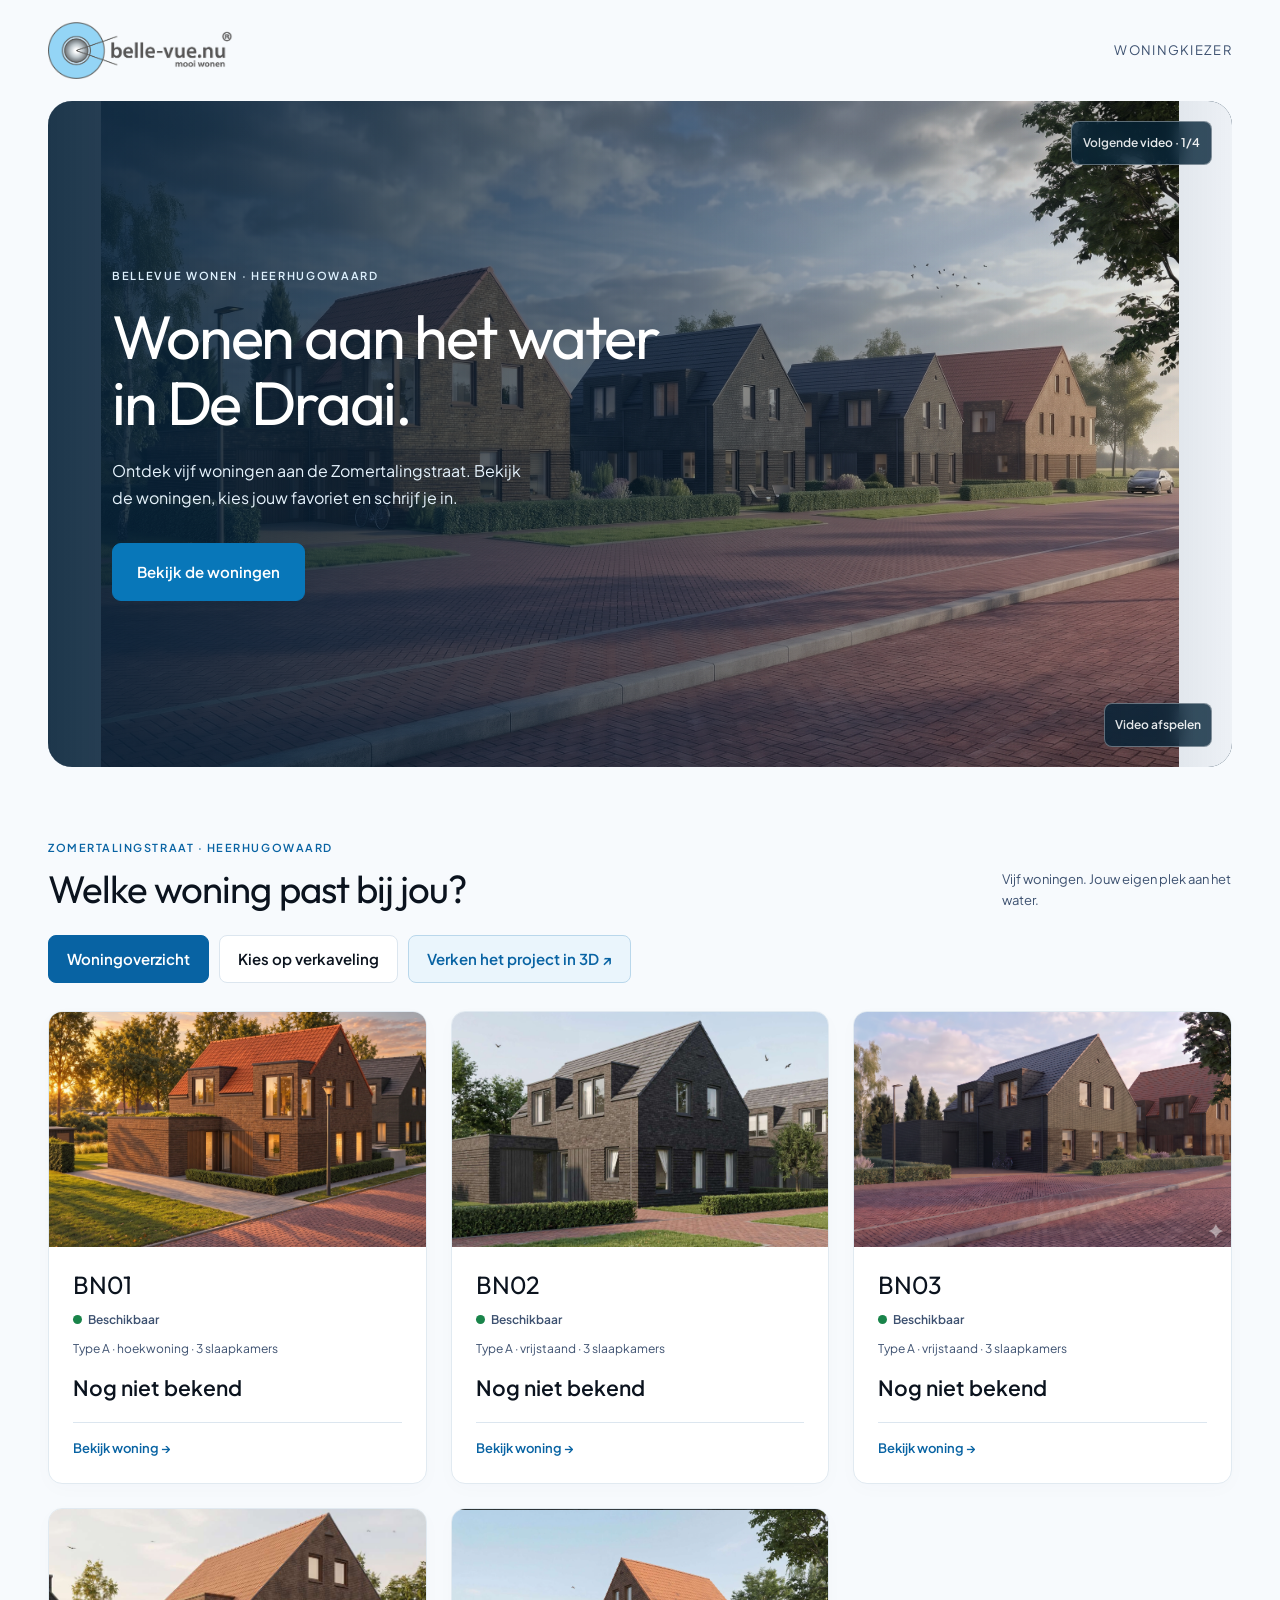
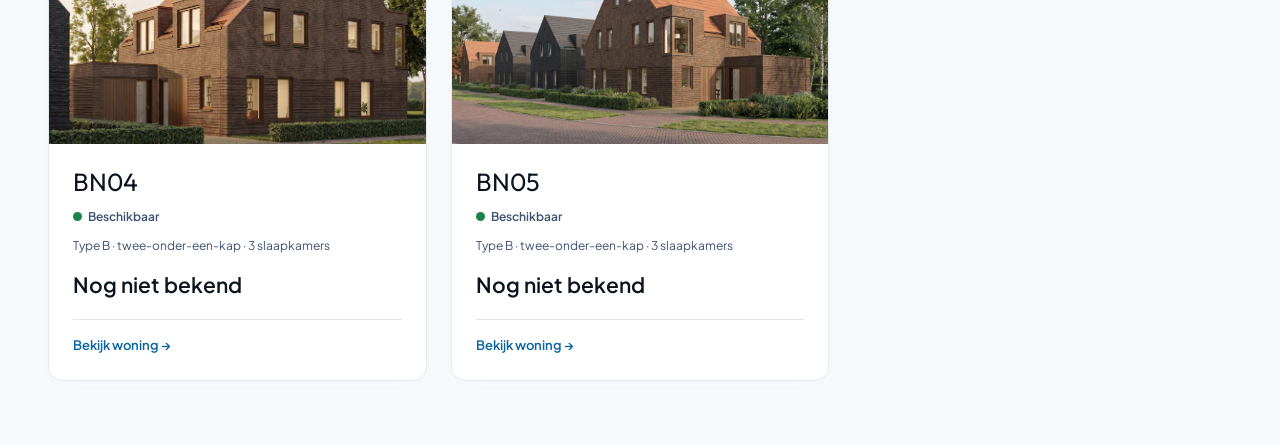
==== index.html @ e2942fb1 "Woningkiezer Zomertalingstraat Co-Authored-By: Claude Opus 5.5 <noreply@anthropic.com> Claude-Sessio" ====
<!doctype html>
<html lang="nl">
<head>
<meta charset="utf-8">
<meta name="viewport" content="width=device-width, initial-scale=1">
<meta name="referrer" content="strict-origin-when-cross-origin">
<title>Zomertalingstraat | Bellevue Wonen</title>
<style>body{margin:0 auto;padding:clamp(8px,2vw,16px);max-width:1280px;background:#f5f8fc}</style>

<script src="./hero-loop.js"></script><style>#zt-overzicht-model .zt-download{display:inline-flex;align-items:center;justify-content:center;text-decoration:none;padding:.65em .9em;border-radius:8px;background:#0863a3;color:#fff;font-weight:600}</style></head>
<body>
<section id="zt-overzicht-model">
  <style>
    #zt-overzicht-model{color-scheme:light dark;--paper:light-dark(#f6f5f0,#1c2622);--surface:light-dark(#fff,#24312a);--ink:light-dark(#1e352e,#e7eee9);--muted:light-dark(#52665d,#b9c9c0);--line:light-dark(#d9e0d7,#41584b);--active:light-dark(#285746,#a8d3bc);--on-active:light-dark(#fff,#193329);background:var(--paper);color:var(--ink);padding:clamp(12px,3vw,26px);border-radius:14px;font:14px/1.45 system-ui,sans-serif}
    #zt-overzicht-model *{box-sizing:border-box}
    #zt-overzicht-model [hidden]{display:none!important}
    #zt-overzicht-model h2,#zt-overzicht-model h3,#zt-overzicht-model p{margin:0}
    #zt-overzicht-model h2{font:400 clamp(28px,5vw,45px)/1.08 Georgia,serif}
    #zt-overzicht-model h3{font:400 23px/1.15 Georgia,serif}
    #zt-overzicht-model .zt-small{font-size:12px;color:var(--muted)}
    #zt-overzicht-model .zt-status{display:inline-flex;align-items:center;gap:6px}
    #zt-overzicht-model .zt-available-dot{display:inline-block;flex:none;width:9px;height:9px;border-radius:50%;background:#19844a}
    #zt-overzicht-model .zt-map .zt-available-dot{margin-right:5px;vertical-align:middle}
    #zt-overzicht-model button{font:inherit;color:inherit;background:var(--surface);border:1px solid var(--line);border-radius:8px;padding:8px 11px}
    #zt-overzicht-model button[aria-pressed=true]{background:var(--active);color:var(--on-active);border-color:var(--active)}
    #zt-overzicht-model .zt-row{display:flex;flex-wrap:wrap;gap:6px;align-items:center}
    #zt-overzicht-model header{display:grid;grid-template-columns:minmax(0,1fr) minmax(0,1fr);gap:14px;align-items:center;margin:8px 0 14px}
    #zt-overzicht-model header img{width:100%;height:155px;object-fit:cover;border-radius:9px}
    #zt-overzicht-model header p{margin-top:4px}
    #zt-overzicht-model .zt-homes,#zt-overzicht-model .zt-gallery{display:grid;grid-template-columns:repeat(auto-fill,minmax(min(100%,180px),1fr));gap:9px;margin-top:9px}
    #zt-overzicht-model .zt-tile{width:100%;overflow:hidden;text-align:left;padding:0}
    #zt-overzicht-model .zt-tile img{width:100%;height:111px;object-fit:cover;display:block}
    #zt-overzicht-model .zt-tile.zt-plan img{height:160px;object-fit:contain;background:var(--paper)}
    #zt-overzicht-model .zt-label{display:grid;padding:7px 9px;gap:2px}
    #zt-overzicht-model .zt-cta{color:var(--active)}
    #zt-overzicht-model .zt-body{border:1px solid var(--line);border-radius:9px;background:var(--surface);padding:11px}
    #zt-overzicht-model .zt-price{font-size:18px;font-weight:650}
    #zt-overzicht-model .zt-body p{margin:7px 0}
    #zt-overzicht-model .zt-focus img{display:block;max-width:100%;max-height:365px;margin:9px auto;object-fit:contain}
    #zt-overzicht-model .zt-map{position:relative;margin-top:7px}
    #zt-overzicht-model .zt-map img{display:block;width:100%;height:auto}
    #zt-overzicht-model .zt-map button{position:absolute;padding:0;min-height:28px}
    @media(max-width:520px){#zt-overzicht-model header{grid-template-columns:1fr}#zt-overzicht-model header img{height:125px}}
  </style>
  <style>
    @font-face{font-family:ZT-Outfit;src:url([data-uri]) format("truetype");font-weight:400;font-display:swap}
    @font-face{font-family:ZT-Jakarta;src:url([data-uri]) format("truetype");font-weight:400;font-display:swap}
    @font-face{font-family:ZT-Jakarta;src:url([data-uri]) format("truetype");font-weight:600;font-display:swap}
    #zt-overzicht-model{color-scheme:light;--paper:#f5f8fc;--surface:#fff;--ink:#0b131e;--muted:#3d5170;--line:#dce6ef;--active:#0863a3;--on-active:#fff;--sky:#0d9df0;--pale:#eff9ff;background:radial-gradient(ellipse at 0 16%,#dff2ff 0,transparent 54%),var(--paper);font-family:ZT-Jakarta,system-ui,sans-serif;border-radius:20px}
    #zt-overzicht-model h2,#zt-overzicht-model h3{font-family:ZT-Outfit,system-ui,sans-serif;letter-spacing:-.025em}
    #zt-overzicht-model h2{font-size:clamp(28px,5vw,46px)}
    #zt-overzicht-model .zt-brand{display:flex;align-items:center;justify-content:space-between;gap:8px;padding:0 0 12px;margin:0 0 14px;border-bottom:1px solid var(--line)}
    #zt-overzicht-model .zt-brand img{display:block;width:154px;max-width:55%;height:auto}
    #zt-overzicht-model .zt-brand span{color:var(--muted);font-size:12px}
    #zt-overzicht-model header .zt-small:first-child{color:var(--active);letter-spacing:.09em;font-weight:600}
    #zt-overzicht-model header img{border-radius:24px 24px 14px 14px}
    #zt-overzicht-model button{border-radius:18px;font-weight:600}
    #zt-overzicht-model button:hover{border-color:var(--sky)}
    #zt-overzicht-model button:focus-visible{outline:2px solid var(--sky);outline-offset:2px}
    #zt-overzicht-model .zt-tile{border-radius:16px;box-shadow:0 5px 15px #0b131e08}
    #zt-overzicht-model .zt-label{padding:9px 10px 10px}
    #zt-overzicht-model .zt-label strong{font:400 17px/1.15 ZT-Outfit,system-ui,sans-serif}
    #zt-overzicht-model .zt-cta{margin-top:2px;font-weight:600}
    #zt-overzicht-model .zt-body{border-radius:16px}
    #zt-overzicht-model .zt-map button{border-radius:6px;background:#eff9ffec;color:var(--active);border-color:var(--sky)}
  </style>
  <div class="zt-brand"><img src="[data-uri]" alt="Bellevue Wonen"><span>Woningkiezer</span></div>
  <style>
    #zt-overzicht-model .zt-video{position:relative;min-width:0}
    #zt-overzicht-model .zt-video video{display:block;width:100%;height:auto;object-fit:contain;background:var(--paper)}
    #zt-overzicht-model .zt-video-toggle{position:absolute;right:9px;bottom:9px;background:#0b131ee8;color:#fff;border-color:#ffffff55;font-size:12px;padding:5px 10px}

  </style>
  <style>
    #zt-overzicht-model .zt-project-hero{min-width:0;display:grid;gap:7px;justify-items:start}
    #zt-overzicht-model .zt-project-hero > img{height:auto;object-fit:contain}
    #zt-overzicht-model .zt-project-hero .zt-video{width:100%}
    #zt-overzicht-model .zt-focus{margin-top:10px}
    #zt-overzicht-model .zt-zoom-controls{margin-bottom:8px}
    #zt-overzicht-model .zt-full-link{color:var(--active);text-underline-offset:3px}
    #zt-overzicht-model .zt-zoom-window{position:relative;max-height:710px;overflow:auto;background:var(--paper);border:1px solid var(--line);border-radius:10px}
    #zt-overzicht-model .zt-zoom-window img{display:block;width:calc(min(100%,var(--zt-fit,100%)) * var(--zt-scale,1));height:auto;max-width:none;max-height:none;margin:0 auto}
    #zt-overzicht-model .zt-focus-plan{--zt-fit:460px}
    #zt-overzicht-model .zt-zoom-controls button:disabled{opacity:.5}
    @media(max-width:520px){#zt-overzicht-model .zt-zoom-window{max-height:500px}}
  </style>
  <style>
    #zt-overzicht-model .zt-hero{position:relative;isolation:isolate;min-height:340px;display:flex;align-items:center;overflow:hidden;border-radius:20px;margin:8px 0 22px;background:#0b263c;color:#fff}
    #zt-overzicht-model .zt-hero .zt-video{position:absolute;inset:0;z-index:-2}
    #zt-overzicht-model .zt-hero .zt-video video,#zt-overzicht-model .zt-hero .zt-video img{width:100%;height:100%;object-fit:contain;border-radius:0}
    #zt-overzicht-model .zt-hero::after{content:"";position:absolute;inset:0;z-index:-1;background:linear-gradient(90deg,#061320eb,#06132080 60%,#06132020);pointer-events:none}
    #zt-overzicht-model .zt-hero-copy{padding:32px;max-width:620px}
    #zt-overzicht-model .zt-hero-copy p{margin:10px 0 18px}
    #zt-overzicht-model .zt-primary{background:#0863a3;color:white;border-color:#0863a3}
    #zt-overzicht-model .zt-register{margin-top:12px}
    #zt-overzicht-model dialog{width:min(600px,calc(100vw - 24px));max-height:90vh;overflow:auto;border:1px solid var(--line);border-radius:18px;background:var(--surface);color:var(--ink);padding:22px}
    #zt-overzicht-model dialog::backdrop{background:#061320b8}
    #zt-overzicht-model .zt-fields{display:grid;grid-template-columns:1fr 1fr;gap:12px;margin:18px 0}
    #zt-overzicht-model .zt-fields label{display:grid;gap:5px}
    #zt-overzicht-model .zt-wide{grid-column:1/-1}
    #zt-overzicht-model input,#zt-overzicht-model textarea,#zt-overzicht-model select{font:inherit;width:100%;min-width:0;padding:10px;border:1px solid var(--line);border-radius:8px;background:var(--surface);color:var(--ink)}
    #zt-overzicht-model .zt-consent{display:flex;align-items:flex-start;gap:9px;margin-bottom:15px;font-size:12px}
    #zt-overzicht-model .zt-consent input{width:auto;margin-top:3px}
    @media(max-width:520px){#zt-overzicht-model .zt-hero{min-height:300px}#zt-overzicht-model .zt-hero-copy{padding:22px}#zt-overzicht-model .zt-fields{grid-template-columns:1fr}}
  </style>
  <div data-screen></div>
  <script>
    (() => {
      const data = {"homes":[{"name":"BN01","note":null,"plans":[{"title":"Begane grond","src":"./media/plans/bouwnummers/bn01-basis.png","option":"./media/plans/bouwnummers/bn01-badkamer.png","pdf":"./media/plans/bouwnummers/bn01-bn02-bn03.pdf#page=1","optionPdf":"./media/plans/bouwnummers/bn01-bn02-bn03.pdf#page=2"},{"title":"1e verdieping","src":"./media/plans/verkoop/b-04.webp"}],"outside":["img/juist/a-hoek-voor.webp","a-hoek-water-1","a-hoek-water-2"],"inside":["img/juist/type-a-zithoek.webp","img/juist/type-a-naar-tuin.webp","img/juist/type-a-richting-voorzijde.webp","img/juist/type-a-slaapkamer.webp"],"type":"Type A · hoekwoning","bedrooms":3,"price":null,"status":"beschikbaar","floor3d":["img/juist/bn01-1e-verdieping-3d.png"]},{"name":"BN02","note":null,"plans":[{"title":"Begane grond","src":"./media/plans/bouwnummers/bn02-basis.png","option":"./media/plans/bouwnummers/bn02-badkamer.png","pdf":"./media/plans/bouwnummers/bn01-bn02-bn03.pdf#page=3","optionPdf":"./media/plans/bouwnummers/bn01-bn02-bn03.pdf#page=4"},{"title":"1e verdieping","src":"./media/plans/verkoop/b-07.webp"}],"outside":["img/juist/a1-straatzijde.png","img/juist/a1-voor.webp","img/juist/a1-tuin.webp"],"inside":["img/juist/type-a-zithoek.webp","img/juist/type-a-naar-tuin.webp","img/juist/type-a-richting-voorzijde.webp","img/juist/type-a-slaapkamer.webp"],"type":"Type A · vrijstaand","bedrooms":3,"price":null,"status":"beschikbaar","floor3d":["img/juist/bn02-bn03-1e-verdieping-3d.png"]},{"name":"BN03","note":null,"plans":[{"title":"Begane grond","src":"./media/plans/bouwnummers/bn03-basis.png","option":"./media/plans/bouwnummers/bn03-badkamer.png","pdf":"./media/plans/bouwnummers/bn01-bn02-bn03.pdf#page=5","optionPdf":"./media/plans/bouwnummers/bn01-bn02-bn03.pdf#page=6"},{"title":"1e verdieping","src":"./media/plans/verkoop/b-10.webp"}],"outside":["img/juist/a2-straatzijde-nieuw.jpg","img/juist/a2-voor.webp","img/juist/a2-tuin.webp"],"inside":["img/juist/type-a-zithoek.webp","img/juist/type-a-naar-tuin.webp","img/juist/type-a-richting-voorzijde.webp","img/juist/type-a-slaapkamer.webp"],"type":"Type A · vrijstaand","bedrooms":3,"price":null,"status":"beschikbaar","floor3d":["img/juist/bn02-bn03-1e-verdieping-3d.png"]},{"name":"BN04","note":"De badkameroptie voor BN04 is afgeleid van BN05 en wordt nog door de architect bevestigd.","plans":[{"title":"Begane grond","src":"./media/plans/b-correct/begane-grond.png","option":"./media/plans/b-correct/b-links-optie.png","pdf":"./media/plans/b-correct/b-overzicht.pdf#page=1","optionPdf":"./media/plans/b-correct/b-links-optie.pdf#page=1"},{"title":"1e verdieping","src":"./media/plans/b-correct/b-links-verdieping.png","pdf":"./media/plans/b-correct/b-overzicht.pdf#page=3"},{"title":"Zolder","src":"./media/plans/verkoop/b-14.webp"}],"outside":["img/juist/bn04-hoofdfoto.png","img/juist/b-links-voor.webp","img/juist/b-links-tuin.webp","img/juist/b-links-rechts-voor.webp"],"inside":["img/juist/b-links-interieur.webp","img/juist/b-links-interieur-2.webp","img/juist/bn04-zolder.png"],"type":"Type B · twee-onder-een-kap","bedrooms":3,"price":null,"status":"beschikbaar","floor3d":["img/juist/bn04-1e-verdieping-3d.png"]},{"name":"BN05","note":null,"plans":[{"title":"Begane grond","src":"./media/plans/b-correct/begane-grond.png","option":"./media/plans/b-correct/b-rechts-optie.png","pdf":"./media/plans/b-correct/b-overzicht.pdf#page=1","optionPdf":"./media/plans/b-correct/b-overzicht.pdf#page=2"},{"title":"1e verdieping","src":"./media/plans/b-correct/b-rechts-verdieping.png","pdf":"./media/plans/b-correct/b-overzicht.pdf#page=3"},{"title":"Zolder","src":"./media/plans/verkoop/b-18.webp"}],"outside":["img/juist/bn05-hoofdfoto.png","img/juist/b-links-rechts-voor.webp","img/juist/b-rechts-tuin.webp"],"inside":["img/juist/b-rechts-interieur.webp","img/juist/bn05-keuken-en-woonkamer.jpg","img/juist/bn05-zolder.png"],"type":"Type B · twee-onder-een-kap","bedrooms":3,"price":null,"status":"beschikbaar","floor3d":["img/juist/bn05-1e-verdieping-3d.png"]}],"photos":{"img/juist/a-hoek-voor.webp":{"title":"BN01 · vooraanzicht","src":"./media/img/juist/a-hoek-voor.webp"},"img/juist/a1-voor.webp":{"title":"BN02 · vooraanzicht","src":"./media/img/juist/a1-voor.webp"},"img/juist/a1-tuin.webp":{"title":"BN02 · tuin","src":"./media/img/juist/a1-tuin.webp"},"img/juist/a2-voor.webp":{"title":"BN03 · vooraanzicht","src":"./media/img/juist/a2-voor.webp"},"img/juist/a2-tuin.webp":{"title":"BN03 · tuin","src":"./media/img/juist/a2-tuin.webp"},"img/juist/b-links-voor.webp":{"title":"BN04 · vooraanzicht","src":"./media/img/juist/b-links-voor.webp"},"img/juist/b-links-tuin.webp":{"title":"BN04 · tuinaanzicht","src":"./media/img/juist/b-links-tuin.webp"},"img/juist/b-rechts-tuin.webp":{"title":"BN05 · tuinaanzicht","src":"./media/img/juist/bn05-tuinaanzicht.jpg"},"img/juist/b-links-rechts-voor.webp":{"title":"BN04 en BN05 · vooraanzicht","src":"./media/img/juist/b-links-rechts-voor.webp"},"img/juist/type-a-zithoek.webp":{"title":"Type A · zithoek","src":"./media/img/juist/type-a-zithoek.webp"},"img/juist/type-a-naar-tuin.webp":{"title":"Type A · interieur richting tuin","src":"./media/img/juist/type-a-naar-tuin.webp"},"img/juist/type-a-richting-voorzijde.webp":{"title":"Type A · interieur richting voorzijde","src":"./media/img/juist/type-a-richting-voorzijde.webp"},"img/juist/type-a-slaapkamer.webp":{"title":"Type A · slaapkamer richting tuin","src":"./media/img/juist/type-a-slaapkamer.webp"},"img/juist/b-links-interieur.webp":{"title":"BN04 · interieur 1","src":"./media/img/juist/b-links-interieur.webp"},"img/juist/b-links-interieur-2.webp":{"title":"BN04 · interieur 2","src":"./media/img/juist/b-links-interieur-2.webp"},"img/juist/b-rechts-interieur.webp":{"title":"BN05 · interieur","src":"./media/img/juist/b-rechts-interieur.webp"},"img/juist/project-vogelvlucht.webp":{"title":"Zomertalingstraat · vogelvlucht","src":"./media/img/juist/project-vogelvlucht.webp"},"img/juist/project-straatbeeld.webp":{"title":"Zomertalingstraat · straatbeeld","src":"./media/img/juist/project-straatbeeld.webp"},"img/juist/a1-straatzijde.png":{"title":"BN02 · straatzijde","src":"./media/img/juist/a1-straatzijde.png"},"img/juist/a2-straatzijde-nieuw.jpg":{"title":"BN03 · straatzijde","src":"./media/img/juist/bn03-hoofdfoto.png"},"a-hoek-water-1":{"title":"BN01 · vanaf het water 1","src":"./media/img/juist/a-hoek-water-1.png"},"a-hoek-water-2":{"title":"BN01 · vanaf het water 2","src":"./media/img/juist/a-hoek-water-2.png"},"img/juist/bn04-hoofdfoto.png":{"title":"BN04 · vooraanzicht","src":"./media/img/juist/bn04-hoofdfoto.png"},"img/juist/bn05-keuken-en-woonkamer.jpg":{"title":"BN05 · keuken en woonkamer","src":"./media/img/juist/bn05-keuken-en-woonkamer.jpg"},"img/juist/bn05-hoofdfoto.png":{"title":"BN05 · straatzijde","src":"./media/img/juist/bn05-hoofdfoto.png"},"img/juist/bn04-zolder.png":{"title":"BN04 · zolder","src":"./media/img/juist/bn04-zolder.png"},"img/juist/bn05-zolder.png":{"title":"BN05 · zolder","src":"./media/img/juist/bn05-zolder.png"},"img/juist/bn01-1e-verdieping-3d.png":{"title":"1e verdieping · 3D","src":"./media/img/juist/bn01-1e-verdieping-3d.png"},"img/juist/bn02-bn03-1e-verdieping-3d.png":{"title":"1e verdieping · 3D","src":"./media/img/juist/bn02-bn03-1e-verdieping-3d.png"},"img/juist/bn04-1e-verdieping-3d.png":{"title":"1e verdieping · 3D","src":"./media/img/juist/bn04-1e-verdieping-3d.png"},"img/juist/bn05-1e-verdieping-3d.png":{"title":"1e verdieping · 3D","src":"./media/img/juist/bn05-1e-verdieping-3d.png"}},"project":["img/juist/project-vogelvlucht.webp","img/juist/project-straatbeeld.webp"],"hero":"./media/img/zomertaling-straat-hero.jpg","map":"./media/img/verkaveling.png","pdf":"./media/plans/verkoop/plattegronden-zomertaling.pdf"};
      const root = document.getElementById("zt-overzicht-model");
      const screen = root.querySelector("[data-screen]");
      const bounds = [[44,155],[229,164],[423,154],[605,96],[719,96]];
      const money = new Intl.NumberFormat("nl-NL",{style:"currency",currency:"EUR",maximumFractionDigits:0});
      const price = unit => unit.price == null ? "Nog niet bekend" : money.format(unit.price) + " v.o.n.";
      const status = unit => ({beschikbaar:"Beschikbaar",optie:"In optie",verkocht:"Verkocht"}[unit.status] || "Status volgt");
      const availableDot = unit => unit.status === "beschikbaar" ? '<span class="zt-available-dot" aria-hidden="true"></span>' : "";
      const statusLabel = unit => `<span class="zt-status">${availableDot(unit)}${status(unit)}</span>`;
      const show = (label,key,value,pressed) => `<button type="button" data-${key}="${value}"${pressed===undefined?"":` aria-pressed="${pressed}"`}>${label}</button>`;
      let home = null, tab = "plans", group = "outside", option = false, expanded = null, map = false, overviewVideo = false;
      function mapView(){
        return `<div class="zt-map"><img src="${data.map}" width="849" height="436" alt="Verkaveling van vijf woningen met achtertuinen aan het water">
          ${bounds.map(([x,w],i)=>{
            const unit = data.homes[i];
            return `<button type="button" data-home="${i}" aria-label="Bekijk ${unit.name}, ${status(unit)}" style="left:${x/849*100}%;width:${w/849*100}%;top:13%;height:15%">${availableDot(unit)}${unit.name}</button>`;
          }).join("")}</div>`;
      }
      function overview(){
        return `<div class="zt-hero">
          ${videoMedia("zomertaling-waterzijde.mp4",{src:data.hero,title:"Zomertalingstraat aan het water"},"Zomertalingstraat vanaf het water")}
          <div class="zt-hero-copy"><p class="zt-small" style="color:#dff2ff">BELLEVUE WONEN · HEERHUGOWAARD</p><h2>Wonen aan het water<br>in De Draai.</h2><p>Ontdek vijf woningen aan de Zomertalingstraat. Bekijk de woningen, kies jouw favoriet en schrijf je in.</p>${show("Bekijk de woningen","browse",1)}</div>
        </div><div class="zt-section-heading"><div><p class="zt-eyebrow">ZOMERTALINGSTRAAT · HEERHUGOWAARD</p><h3 id="zt-homes-title">Welke woning past bij jou?</h3></div><p>Vijf woningen. Jouw eigen plek aan het water.</p></div>
          <div class="zt-row" role="group" aria-label="Manier van kiezen">${show("Woningoverzicht","map",0,!map)}${show("Kies op verkaveling","map",1,map)}<a href="./verken-3d/index.html" style="display:inline-flex;padding:11px 18px;border:1px solid #b9d7eb;border-radius:8px;background:#eaf5fc;color:#0863a3;text-decoration:none;font-weight:600">Verken het project in 3D ↗</a></div>
          ${map ? mapView() : `<div class="zt-homes">${data.homes.map((unit,i)=>`<button type="button" class="zt-tile" data-home="${i}">
            <img src="${data.photos[unit.outside[0]].src}" alt="">
            <span class="zt-label"><strong>${unit.name}</strong><span class="zt-small">${statusLabel(unit)}</span><span class="zt-card-type">${unit.type} · ${unit.bedrooms} slaapkamers</span><span class="zt-card-price">${price(unit)}</span><span class="zt-cta">Bekijk woning →</span></span>
          </button>`).join("")}</div>`}`;
      }
      function overviewMedia(){
        const photo = {src:data.hero,title:"Straatbeeld van de Zomertalingstraat"};
        const media = overviewVideo
          ? videoMedia("zomertaling-waterzijde.mp4", photo, "Projectimpressie vanaf het water")
          : `<img src="${photo.src}" alt="${photo.title}">`;
        return `<div class="zt-project-hero">${media}${show(overviewVideo?"Toon straatbeeld":"Bekijk video vanaf het water","film",1)}</div>`;
      }
      function heroMedia(unit){
        const photo = data.photos[unit.outside[0]];
        if(unit.name === "BN03" || unit.name === "BN04" || unit.name === "BN05") return `<img src="${photo.src}" alt="${photo.title}" style="width:100%;height:auto;object-fit:contain" decoding="async">`;
        if(unit.name === "BN01") return videoMedia("a-hoek-impressie.mp4", photo, "Video-impressie van de hoekwoning");
        if(unit.name.startsWith("A-standaard")) return videoMedia("zomertaling-waterzijde.mp4", photo, "Gedeelde projectimpressie vanaf het water");
        return videoMedia("b-woningen-impressie.mp4", photo, "Video-impressie van de tweekapper");
      }
      function videoMedia(file, photo, label){
        const auto = matchMedia("(prefers-reduced-motion: reduce)").matches ? "" : " autoplay";
        return `<div class="zt-video">
          <video src="./${file}" poster="${photo.src}" muted loop playsinline${auto} preload="metadata" aria-label="${label}"></video>
          <img src="${photo.src}" alt="${photo.title}" data-video-fallback hidden>
          <button type="button" class="zt-video-toggle" data-video-toggle>Video afspelen</button>
        </div>`;
      }
      const zoomLevels = [1, 1.5, 2, 3, 4];
      let zoomIndex = 0;
      function focusedMedia(item, plans){
        const pageNumber = plans && !item.imageOnly && !item.pdf ? Number(item.src.match(/b-(\d+)\.webp$/)[1]) : null;
        const link = plans && !item.imageOnly ? (item.pdf || data.pdf + "#page=" + pageNumber) : item.src;
        return `<div class="zt-focus${plans ? " zt-focus-plan" : ""}">
          <div class="zt-row zt-zoom-controls">
            ${show(plans?"Terug naar plattegronden":"Terug naar beelden","close",1)}
            <button type="button" data-zoom="-1" aria-label="Uitzoomen" disabled>−</button>
            <span data-zoom-label aria-live="polite">100%</span>
            <button type="button" data-zoom="1" aria-label="Inzoomen">+</button>
            <a class="zt-full-link" href="${link}" target="_blank" rel="noopener">${plans && !item.imageOnly ? "Open dit blad in PDF ↗" : "Open op ware grootte ↗"}</a>
          </div>
          <div class="zt-zoom-window" data-zoom-window tabindex="0" role="region" aria-label="${item.title}">
            <img src="${item.src}" alt="${item.title}">
          </div>
        </div>`;
      }
      function zoomMedia(step){
        const area = screen.querySelector("[data-zoom-window]");
        const image = area.querySelector("img");
        if(!image.offsetWidth || !image.offsetHeight) return;
        const x = (area.scrollLeft + area.clientWidth / 2 - image.offsetLeft) / image.offsetWidth;
        const y = (area.scrollTop + area.clientHeight / 2) / image.offsetHeight;
        zoomIndex = Math.max(0, Math.min(zoomLevels.length-1, zoomIndex+step));
        const scale = zoomLevels[zoomIndex];
        area.style.setProperty("--zt-scale", scale);
        area.scrollLeft = x * image.offsetWidth + image.offsetLeft - area.clientWidth / 2;
        area.scrollTop = y * image.offsetHeight - area.clientHeight / 2;
        screen.querySelector("[data-zoom-label]").textContent = Math.round(scale*100) + "%";
        screen.querySelector('[data-zoom="-1"]').disabled = zoomIndex === 0;
        screen.querySelector('[data-zoom="1"]').disabled = zoomIndex === zoomLevels.length-1;
      }
      function detail(){
        const unit = data.homes[home], plans = tab === "plans";
        const list = plans ? unit.plans.flatMap(plan=>{
          const drawing = {title:plan.title,src:option&&plan.option?plan.option:plan.src,pdf:option&&plan.option?plan.optionPdf:plan.pdf};
          if(plan.title!=="1e verdieping") return [drawing];
          return [drawing, ...unit.floor3d.map(key=>({...data.photos[key], imageOnly:true}))];
        })
          : (group==="project"?data.project:unit[group]).map(src=>data.photos[src]);
        const tabs = show("Plattegronden","tab","plans",plans)+show("Impressies","tab","photos",!plans);
        const controls = plans
          ? show("Basis","option",0,!option)+show("Badkamer beneden","option",1,option)
          : [["outside","Buiten"],["inside","Binnen"],["floor3d","1e verdieping (3D)"],["project","Project"]].map(([key,label])=>show(label,"group",key,group===key)).join("");
        const current = list[expanded];
        const gallery = expanded!==null && current
          ? focusedMedia(current, plans)
          : list.length ? `<div class="zt-gallery">${list.map((item,i)=>`<button type="button" class="zt-tile${plans||group==="floor3d"?" zt-plan":""}" data-image="${i}">
            <img src="${item.src}" alt="" loading="lazy"><span class="zt-label">${item.title}</span></button>`).join("")}</div>`
          : "<p>Voor deze woning is geen binnenimpressie beschikbaar.</p>";
        return `${show("← Alle woningen","back",1)}
          <header><div><p class="zt-small">ZOMERTALINGSTRAAT</p><h2>${unit.name}</h2><p>${unit.type}</p>
            <p class="zt-price">${price(unit)}</p><p class="zt-small">${statusLabel(unit)} · ${unit.bedrooms} slaapkamers</p><a class="zt-primary zt-register zt-download" href="./Zomertalingstraat-inschrijfformulier.pdf" download>Download inschrijfformulier (PDF)</a></div>
            ${heroMedia(unit)}</header>
          <div class="zt-body"><div class="zt-row" role="group" aria-label="Woninginformatie">${tabs}</div>
            <p class="zt-small">${plans?"Klik op een plattegrond om te vergroten.":"Beelden van de woning en het project"}</p><div class="zt-row">${controls}</div>
            ${plans&&option&&unit.note?`<p class="zt-small">${unit.note}</p>`:""}${gallery}</div><div class="zt-mobile-register"><div><small>${unit.name}</small><strong>${price(unit)}</strong></div><a class="zt-primary zt-download" href="./Zomertalingstraat-inschrijfformulier.pdf" download>Download inschrijfformulier (PDF)</a></div>`;
      }
      function render(){
        screen.innerHTML = home===null ? overview() : detail();
        root.classList.toggle("zt-detail-open",home!==null);
        const video = screen.querySelector(".zt-video video");
        if(!video) return;
        const button = screen.querySelector("[data-video-toggle]");
        const fallback = screen.querySelector("[data-video-fallback]");
        if(home===null){window.setupHeroLoop(video,video.parentElement,button);return;}
        const updateLabel = () => { button.textContent = video.paused ? "Video afspelen" : "Video pauzeren"; };
        video.addEventListener("play", updateLabel);
        video.addEventListener("pause", updateLabel);
        video.addEventListener("error", () => {
          screen.querySelector("[data-video-next]")?.remove();
          video.hidden = true;
          button.hidden = true;
          fallback.hidden = false;
        });
        video.muted = true;
        if(video.autoplay) video.play().catch(updateLabel);
      }
      root.addEventListener("click", event=>{
        const button = event.target.closest("button");
        if(!button) return;
        if(button.hasAttribute("data-browse")){root.querySelector(".zt-homes, .zt-map")?.scrollIntoView({behavior:matchMedia("(prefers-reduced-motion: reduce)").matches?"instant":"smooth",block:"start"});return;}
        if(button.hasAttribute("data-video-next")){const video=screen.querySelector(".zt-video video");video.heroController?.next();return;}
        if(button.hasAttribute("data-video-toggle")){
          const video = screen.querySelector(".zt-video video");
          if(video.heroController){video.heroController.toggle();return;}
          if(video.paused) video.play().catch(() => {});
          else video.pause();
          return;
        }
        if(button.hasAttribute("data-zoom")){
          zoomMedia(Number(button.dataset.zoom));
          return;
        }
        const [key,value] = Object.entries(button.dataset)[0];
        const previous = home;
        if(key==="home"){home=Number(value);tab="plans";group="outside";option=false;}
        if(key==="back") home=null;
        if(key==="map") map=value==="1";
        if(key==="film") overviewVideo = !overviewVideo;
        if(key==="tab") tab=value;
        if(key==="group") group=value;
        if(key==="option") option=value==="1";
        expanded=key==="image"?Number(value):null;
        zoomIndex = 0;
        render();
        if(key==="home") root.querySelector("[data-back]")?.focus();
        else if(key==="back") root.querySelector(`[data-home="${previous}"]`)?.focus();
        else if(key==="image") root.querySelector("[data-close]")?.focus();
        else if(key==="close") root.querySelector("[data-image]")?.focus();
        else root.querySelector(`[data-${key}="${value}"]`)?.focus();
      });
      const fromHash=()=>{const m=location.hash.match(/^#bn0([1-5])$/);return m?Number(m[1])-1:null;};
      home=fromHash();
      addEventListener("hashchange",()=>{const h=fromHash();if(h!==home){home=h;tab="plans";group="outside";option=false;expanded=null;render();}});
      render();
    })();
  </script>
</section>
<style>
body{max-width:none;padding:0;background:#f7fafd}
#zt-overzicht-model{max-width:1440px;margin:auto;padding:0 48px 64px;border-radius:0;background:#f7fafd;font-size:15px;line-height:1.6}
#zt-overzicht-model .zt-brand{min-height:100px;margin:0;border:0;padding:22px 0}
#zt-overzicht-model .zt-brand img{width:185px}
#zt-overzicht-model .zt-brand span{font-size:13px;letter-spacing:.1em;text-transform:uppercase}
#zt-overzicht-model button{cursor:pointer;min-height:44px;transition:box-shadow .2s,transform .2s,border-color .2s}
#zt-overzicht-model .zt-hero{min-height:0;aspect-ratio:16/9;margin:0 0 72px;border-radius:24px;align-items:center}
#zt-overzicht-model .zt-hero .zt-video{z-index:0;position:absolute;inset:0}
#zt-overzicht-model .zt-hero::after{z-index:1;background:linear-gradient(90deg,#062138e6 0%,#06213880 54%,#06213808 100%)}
#zt-overzicht-model .zt-hero-copy{position:relative;z-index:2;max-width:700px;padding:clamp(28px,5vw,72px);pointer-events:none}
#zt-overzicht-model .zt-hero-copy button{pointer-events:auto;background:#0877b9;color:#fff;border-color:#0877b9;padding:16px 24px;border-radius:9px;margin-top:10px}
#zt-overzicht-model .zt-hero-copy h2{font-size:clamp(36px,4.8vw,68px);line-height:1.06;letter-spacing:-.035em;font-weight:500}
#zt-overzicht-model .zt-hero-copy p:not(.zt-small){font-size:16px;line-height:1.7;max-width:430px;color:#e6f3fd;margin:22px 0}
#zt-overzicht-model .zt-hero-copy .zt-small{letter-spacing:.15em;font-size:11px;font-weight:600;margin:0 0 20px}
#zt-overzicht-model .zt-hero .zt-video-toggle{position:absolute;z-index:3;bottom:20px;right:20px;background:#052337c9;color:#fff;border:1px solid #ffffff65;border-radius:8px;backdrop-filter:blur(8px)}
#zt-overzicht-model .zt-section-heading{display:flex;align-items:end;justify-content:space-between;gap:24px;margin-bottom:24px}
#zt-overzicht-model .zt-section-heading h3{font-size:clamp(28px,3vw,42px);font-weight:500;line-height:1.15;margin-top:10px}
#zt-overzicht-model .zt-section-heading>p{font-size:13px;color:var(--muted);max-width:230px}
#zt-overzicht-model .zt-eyebrow{font-size:11px;letter-spacing:.14em;color:var(--active);font-weight:700}
#zt-overzicht-model .zt-row{gap:10px;margin:16px 0}
#zt-overzicht-model .zt-row button{padding:11px 18px;border-radius:8px}
#zt-overzicht-model .zt-homes{grid-template-columns:repeat(3,minmax(0,1fr));gap:24px;margin-top:28px;scroll-margin-top:24px}
#zt-overzicht-model .zt-tile{border-radius:14px;border-color:#e1eaf1;box-shadow:0 5px 20px #143b5705}
#zt-overzicht-model .zt-homes .zt-tile:hover{transform:translateY(-5px);box-shadow:0 14px 32px #143b5714}
#zt-overzicht-model .zt-homes .zt-tile img{height:auto;aspect-ratio:16/10;object-fit:cover}
#zt-overzicht-model .zt-homes .zt-label{padding:24px;gap:10px}
#zt-overzicht-model .zt-label strong{font-size:25px;font-weight:500}
#zt-overzicht-model .zt-card-type{font-size:12px;color:var(--muted);font-weight:400}
#zt-overzicht-model .zt-card-price{font-size:21px;font-weight:700;margin-top:3px}
#zt-overzicht-model .zt-homes .zt-cta{border-top:1px solid var(--line);padding-top:15px;margin-top:7px;font-size:13px}
#zt-overzicht-model header{grid-template-columns: .8fr 1.2fr;gap:48px;margin:28px 0 48px;background:#fff;border-radius:20px;padding:36px}
#zt-overzicht-model header h2{font-size:clamp(36px,4vw,56px);margin:12px 0}
#zt-overzicht-model header p{margin-top:12px}
#zt-overzicht-model header .zt-price{font-size:28px;margin-top:24px}
#zt-overzicht-model .zt-primary{background:#0877b9;color:#fff;border-color:#0877b9;border-radius:8px;padding:14px 22px}
#zt-overzicht-model header .zt-video video{height:auto;max-height:none;object-fit:contain;border-radius:12px}
#zt-overzicht-model header .zt-video img{height:auto;object-fit:contain}
#zt-overzicht-model .zt-body{padding:28px;border-radius:20px}
#zt-overzicht-model .zt-gallery{grid-template-columns:repeat(3,minmax(0,1fr));gap:20px;margin-top:24px}
#zt-overzicht-model .zt-gallery .zt-tile img{height:auto;aspect-ratio:16/11}
#zt-overzicht-model .zt-gallery .zt-plan img{aspect-ratio:3/4;object-fit:contain}
#zt-overzicht-model .zt-gallery .zt-label{padding:16px;font-size:13px}
#zt-overzicht-model .zt-mobile-register{display:none}
@media(min-width:761px){#zt-overzicht-model .zt-homes .zt-tile{animation:zt-enter .5s both}#zt-overzicht-model .zt-homes .zt-tile:nth-child(2){animation-delay:.06s}#zt-overzicht-model .zt-homes .zt-tile:nth-child(3){animation-delay:.12s}}
@keyframes zt-enter{from{opacity:0;transform:translateY(14px)}to{opacity:1;transform:translateY(0)}}
@media(max-width:1050px){#zt-overzicht-model{padding:0 28px 48px}#zt-overzicht-model .zt-homes{grid-template-columns:repeat(2,minmax(0,1fr))}#zt-overzicht-model header{padding:24px;gap:24px}}
@media(max-width:760px){#zt-overzicht-model{padding:0 18px 40px}#zt-overzicht-model .zt-brand{min-height:80px;padding:18px 0}#zt-overzicht-model .zt-brand img{width:148px}#zt-overzicht-model .zt-brand span{font-size:10px;letter-spacing:.05em}#zt-overzicht-model .zt-hero{display:block;aspect-ratio:auto;margin:0 -18px 42px;border-radius:0;overflow:hidden}#zt-overzicht-model .zt-hero .zt-video{position:relative;aspect-ratio:16/9;width:100%}#zt-overzicht-model .zt-hero::after{display:none}#zt-overzicht-model .zt-hero-copy{padding:30px 24px 36px;max-width:none}#zt-overzicht-model .zt-hero-copy h2{font-size:42px}#zt-overzicht-model .zt-hero-copy p:not(.zt-small){font-size:14px;margin:18px 0}#zt-overzicht-model .zt-hero .zt-video-toggle{bottom:10px;right:10px;font-size:11px;min-height:36px}#zt-overzicht-model .zt-section-heading{display:block}#zt-overzicht-model .zt-section-heading>p{max-width:none;margin-top:14px}#zt-overzicht-model .zt-homes{gap:18px}#zt-overzicht-model .zt-homes .zt-label{padding:18px}#zt-overzicht-model header{grid-template-columns:1fr;gap:24px;padding:24px;margin:24px 0}#zt-overzicht-model .zt-gallery{grid-template-columns:repeat(2,minmax(0,1fr));gap:12px}#zt-overzicht-model .zt-body{padding:16px}#zt-overzicht-model.zt-detail-open{padding-bottom:116px}#zt-overzicht-model .zt-mobile-register{display:flex;align-items:center;justify-content:space-between;gap:12px;position:fixed;bottom:0;left:0;right:0;z-index:20;padding:14px 18px max(14px,env(safe-area-inset-bottom));background:#ffffffed;backdrop-filter:blur(14px);box-shadow:0 -6px 25px #082b4110;border-top:1px solid var(--line)}#zt-overzicht-model .zt-mobile-register>div{display:grid}#zt-overzicht-model .zt-mobile-register small{font-size:11px;color:var(--muted)}#zt-overzicht-model .zt-mobile-register strong{font-size:16px}#zt-overzicht-model .zt-mobile-register button{font-size:13px;padding:12px 18px}}
@media(max-width:480px){#zt-overzicht-model .zt-homes{grid-template-columns:1fr}#zt-overzicht-model .zt-gallery{grid-template-columns:1fr 1fr}#zt-overzicht-model .zt-row button{padding:10px 12px;font-size:12px}}
@media(prefers-reduced-motion:reduce){#zt-overzicht-model *,#zt-overzicht-model *::before,#zt-overzicht-model *::after{animation:none!important;transition:none!important;scroll-behavior:auto!important}}
</style>

<style>#zt-overzicht-model .zt-hero .zt-video-next{position:absolute;z-index:3;right:20px;top:20px;background:#052337c9;color:#fff;border:1px solid #ffffff65;border-radius:8px;font-size:12px;backdrop-filter:blur(8px)}@media(max-width:760px){#zt-overzicht-model .zt-hero .zt-video-next{top:10px;right:10px;font-size:11px;min-height:36px}}</style><style>#zt-overzicht-model .zt-hero .zt-video.zt-loop{aspect-ratio:16/9}#zt-overzicht-model .zt-hero .zt-loop video{position:absolute;inset:0;width:100%;height:100%;object-fit:contain;transition:opacity .8s ease-in-out}#zt-overzicht-model .zt-hero .zt-loop .zt-video-toggle,#zt-overzicht-model .zt-hero .zt-loop .zt-video-next{z-index:4}@media(prefers-reduced-motion:reduce){#zt-overzicht-model .zt-hero .zt-loop video{transition:none}}</style></body>
</html>
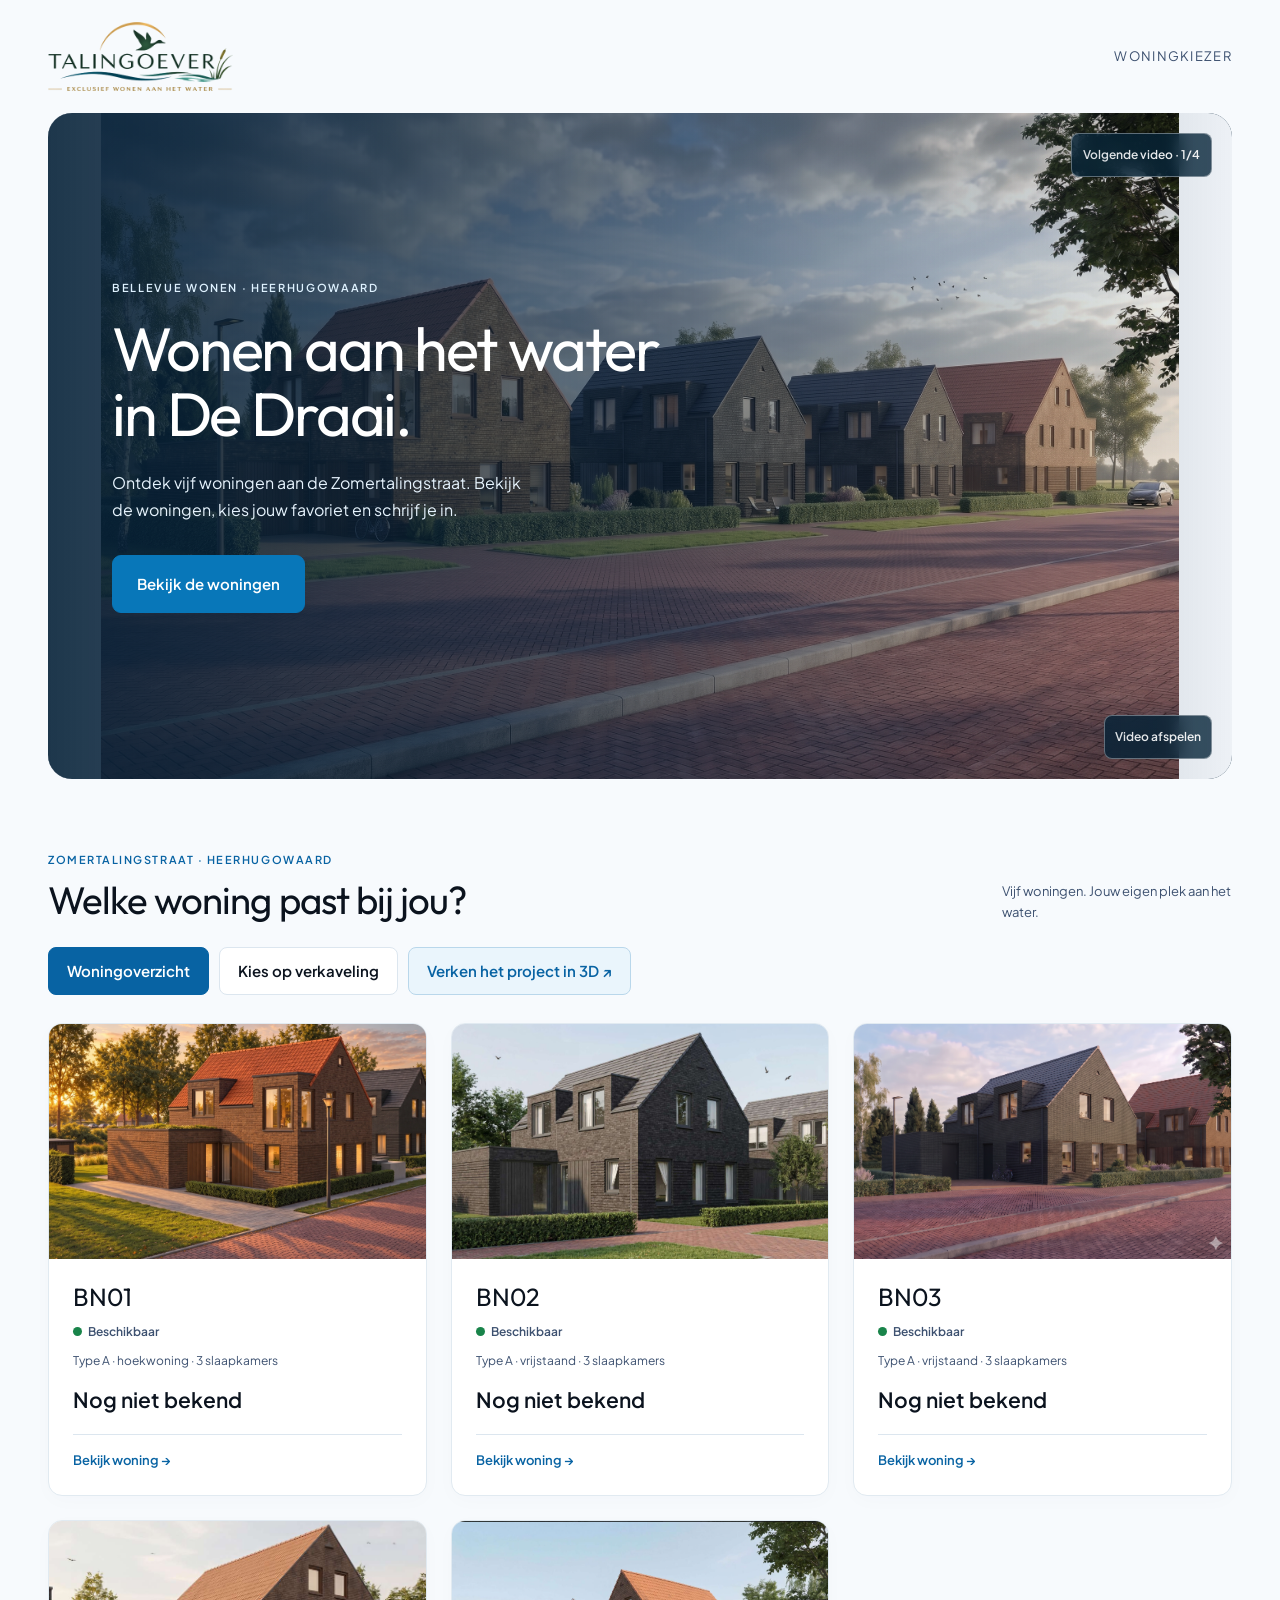
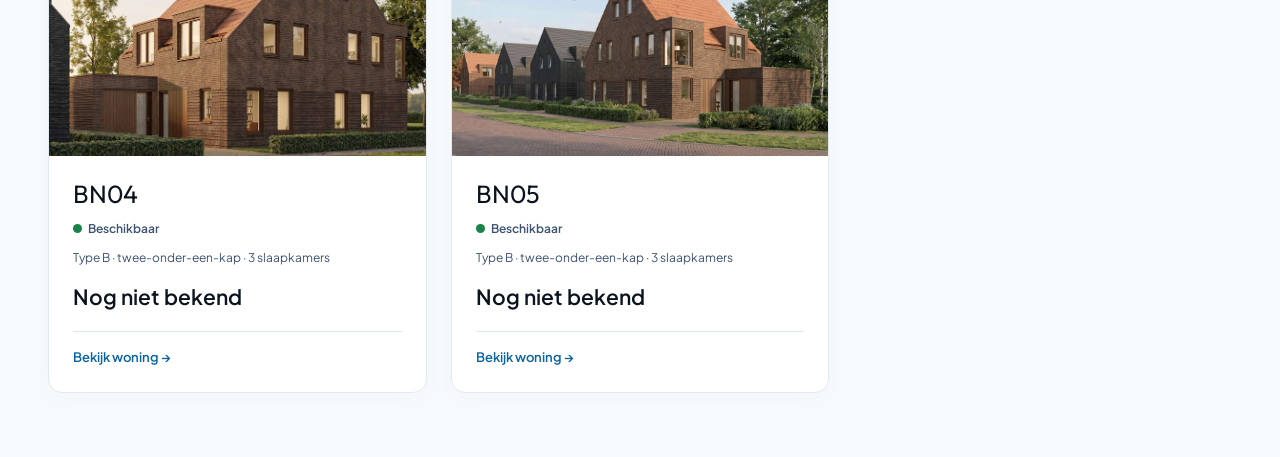
==== commit 4670d558: "Bellevue-logo vervangen door Talingoever-logo Co-Authored-By: Claude Opus 5.5 <noreply@anthropic.com" ====
--- a/index.html
+++ b/index.html
@@ -50,7 +50,7 @@
     #zt-overzicht-model h2,#zt-overzicht-model h3{font-family:ZT-Outfit,system-ui,sans-serif;letter-spacing:-.025em}
     #zt-overzicht-model h2{font-size:clamp(28px,5vw,46px)}
     #zt-overzicht-model .zt-brand{display:flex;align-items:center;justify-content:space-between;gap:8px;padding:0 0 12px;margin:0 0 14px;border-bottom:1px solid var(--line)}
-    #zt-overzicht-model .zt-brand img{display:block;width:154px;max-width:55%;height:auto}
+    #zt-overzicht-model .zt-brand img{display:block;width:230px;max-width:62%;height:auto}
     #zt-overzicht-model .zt-brand span{color:var(--muted);font-size:12px}
     #zt-overzicht-model header .zt-small:first-child{color:var(--active);letter-spacing:.09em;font-weight:600}
     #zt-overzicht-model header img{border-radius:24px 24px 14px 14px}
@@ -64,7 +64,7 @@
     #zt-overzicht-model .zt-body{border-radius:16px}
     #zt-overzicht-model .zt-map button{border-radius:6px;background:#eff9ffec;color:var(--active);border-color:var(--sky)}
   </style>
-  <div class="zt-brand"><img src="[data-uri]" alt="Bellevue Wonen"><span>Woningkiezer</span></div>
+  <div class="zt-brand"><img src="./logo-talingoever.png" alt="Talingoever – exclusief wonen aan het water"><span>Woningkiezer</span></div>
   <style>
     #zt-overzicht-model .zt-video{position:relative;min-width:0}
     #zt-overzicht-model .zt-video video{display:block;width:100%;height:auto;object-fit:contain;background:var(--paper)}
@@ -144,8 +144,9 @@
       }
       function heroMedia(unit){
         const photo = data.photos[unit.outside[0]];
-        if(unit.name === "BN03" || unit.name === "BN04" || unit.name === "BN05") return `<img src="${photo.src}" alt="${photo.title}" style="width:100%;height:auto;object-fit:contain" decoding="async">`;
+        if(unit.name === "BN03") return videoMedia("zomertaling-waterzijde.mp4", photo, "Video-impressie van type A vanaf het water");
         if(unit.name === "BN01") return videoMedia("a-hoek-impressie.mp4", photo, "Video-impressie van de hoekwoning");
+        if(unit.name === "BN02") return videoMedia("zomertaling-waterzijde.mp4", photo, "Video-impressie van type A vanaf het water");
         if(unit.name.startsWith("A-standaard")) return videoMedia("zomertaling-waterzijde.mp4", photo, "Gedeelde projectimpressie vanaf het water");
         return videoMedia("b-woningen-impressie.mp4", photo, "Video-impressie van de tweekapper");
       }
